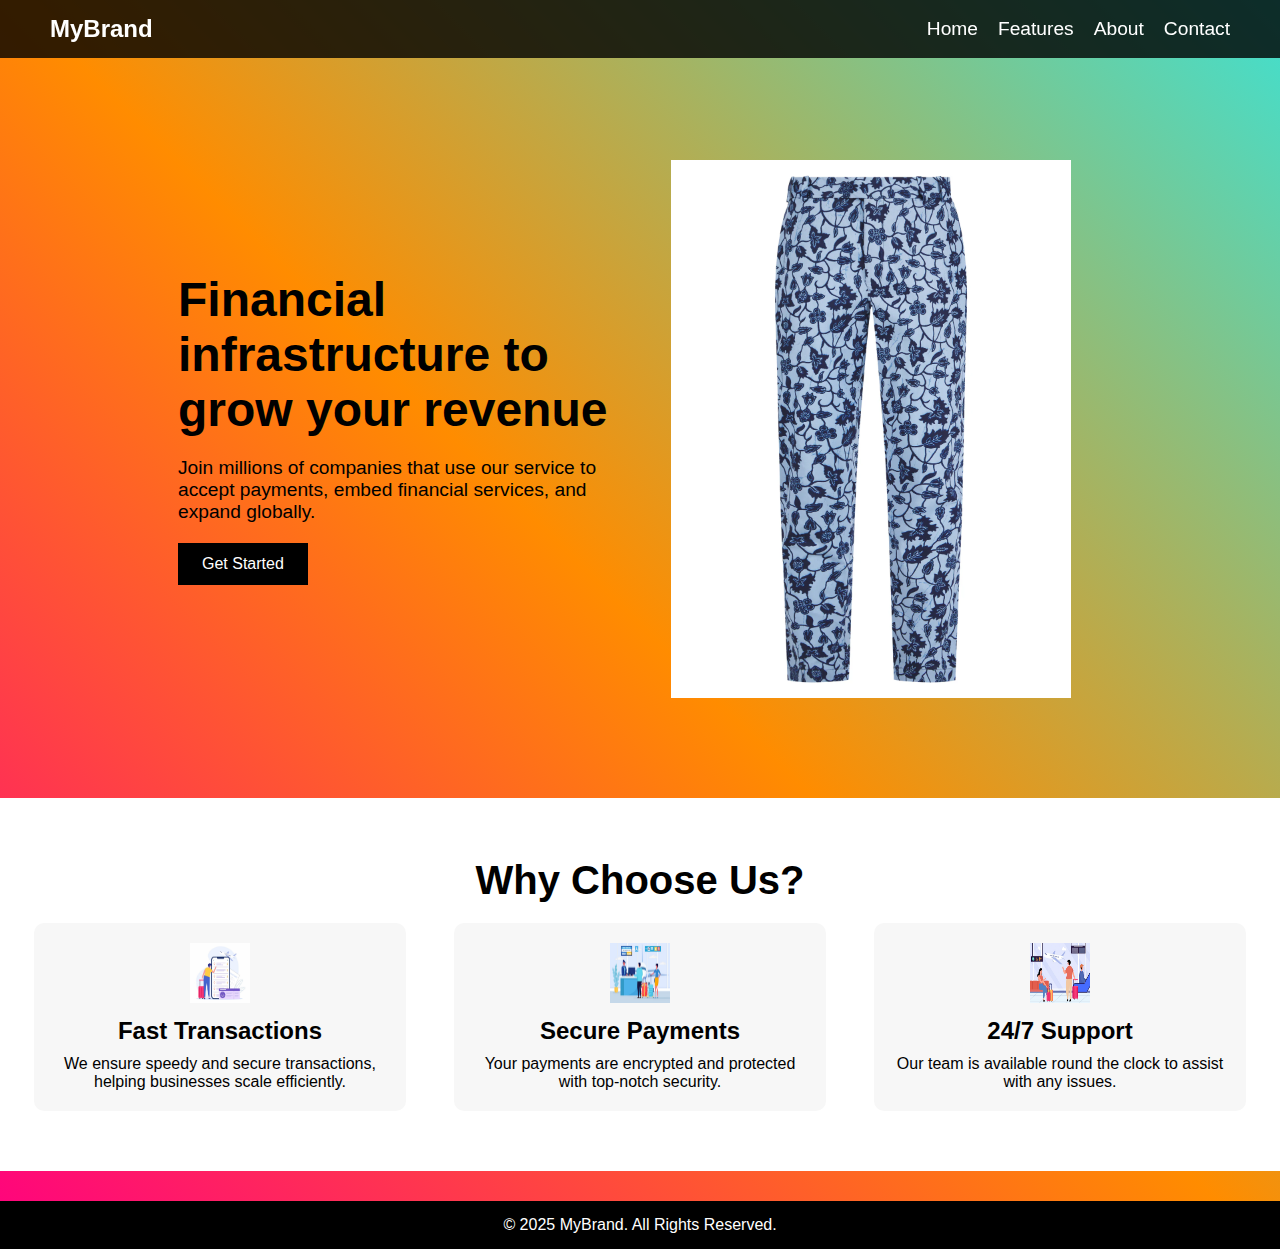
==== Landingpage.html @ ed59def5 "first commit" ====
<!DOCTYPE html>
<html lang="en">
<head>
    <meta charset="UTF-8">
    <meta name="viewport" content="width=device-width, initial-scale=1.0">
    <title>Landing Page</title>
    <link rel="stylesheet" href="index.css">
</head>
<body>

    <!-- Navbar -->
    <nav class="navbar">
        <div class="logo">MyBrand</div>
        <ul class="nav-links">
            <li><a href="#home">Home</a></li>
            <li><a href="#features">Features</a></li>
            <li><a href="#about">About</a></li>
            <li><a href="#contact">Contact</a></li>
        </ul>
    </nav>

    <!-- Hero Section -->
    <section class="hero" id="home">
        <div class="hero-content">
            <h1>Financial infrastructure to grow your revenue</h1>
            <p>Join millions of companies that use our service to accept payments, embed financial services, and expand globally.</p>
            <button>Get Started</button>
        </div>
        <div class="hero-image">
            <img src="trouser1.webp" alt="Financial Growth">
        </div>
    </section>

    <!-- Features Section -->
    <section class="features" id="features">
        <h2>Why Choose Us?</h2>
        <div class="features-container">
            <div class="feature">
                <img src="travel0.jpg" alt="Fast Transactions">
                <h3>Fast Transactions</h3>
                <p>We ensure speedy and secure transactions, helping businesses scale efficiently.</p>
            </div>
            <div class="feature">
                <img src="travel4.jpg" alt="Secure Payments">
                <h3>Secure Payments</h3>
                <p>Your payments are encrypted and protected with top-notch security.</p>
            </div>
            <div class="feature">
                <img src="trave3.jpg" alt="24/7 Support">
                <h3>24/7 Support</h3>
                <p>Our team is available round the clock to assist with any issues.</p>
            </div>
        </div>
    </section>

    <!-- Footer -->
    <footer class="footer">
        <p>&copy; 2025 MyBrand. All Rights Reserved.</p>
    </footer>

</body>
</html>
---- index.css ----
* {
    margin: 0;
    padding: 0;
    box-sizing: border-box;
    font-family: Arial, sans-serif;
}

body {
    background: linear-gradient(45deg, #ff0080, #ff8c00, #40e0d0);
       color: rgb(0, 0, 0);
    display: flex;
    flex-direction: column;
    align-items: center;
    height: auto;
}

/* Navbar */
.navbar {
    width: 100%;
    background: rgba(0, 0, 0, 0.8);
    color: white;
    display: flex;
    justify-content: space-between;
    align-items: center;
    padding: 15px 50px;
    position: fixed;
    top: 0;
    left: 0;
    z-index: 1000;
}

.navbar .logo {
    font-size: 1.5rem;
    font-weight: bold;
}

.nav-links {
    list-style: none;
    display: flex;
    gap: 20px;
}

.nav-links li {
    display: inline;
}

.nav-links a {
    text-decoration: none;
    color: white;
    font-size: 1.2rem;
}

.nav-links a:hover {
    text-decoration: underline;
}

/* Hero Section */
.hero {
    display: flex;
    align-items: center;
    justify-content: space-between;
    width: 80%;
    max-width: 1100px;
    padding: 100px 50px;
    margin-top: 60px; /* Space for navbar */
}

.hero-content {
    flex: 1;
    max-width: 50%;
}

.hero-content h1 {
    font-size: 3rem;
    font-weight: bold;
}

.hero-content p {
    font-size: 1.2rem;
    margin: 20px 0;
}

.hero-content button {
    background-color: black;
    color: white;
    padding: 12px 24px;
    font-size: 1rem;
    border: none;
    cursor: pointer;
}

.hero-image {
    flex: 1;
    max-width: 50%;
    display: flex;
    justify-content: center;
}

.hero-image img {
    width: 100%;
    max-width: 400px;
}

/* Features Section */
.features {
    text-align: center;
    padding: 60px 20px;
    background: white;
    color: black;
    width: 100%;
}

.features h2 {
    font-size: 2.5rem;
    margin-bottom: 20px;
}

.features-container {
    display: flex;
    justify-content: space-around;
    gap: 20px;
    flex-wrap: wrap;
}

.feature {
    background: #f7f7f7;
    padding: 20px;
    border-radius: 10px;
    width: 30%;
    min-width: 250px;
    text-align: center;
}

.feature img {
    width: 60px;
    height: 60px;
    margin-bottom: 10px;
}

.feature h3 {
    font-size: 1.5rem;
    margin-bottom: 10px;
}

.feature p {
    font-size: 1rem;
}

/* Footer */
.footer {
    width: 100%;
    background: black;
    color: white;
    text-align: center;
    padding: 15px 0;
    margin-top: 30px;
}
/* @keyframes gradient-animation {
    0% { background: linear-gradient(90deg, rgb(9, 224, 2), rgb(255, 0, 212)); }
    50% { background: linear-gradient(to right, blue, green); }
    100% { background: linear-gradient(to right, rgb(255, 255, 255), rgb(0, 238, 255)); }
  }
  
  body {
    animation: gradient-animation 5s infinite alternate;
  } */
  
  /* @keyframes gradientMove {
    0% {
      background-position: 0% 100%;
    }
    100% {
      background-position: 100% 0%;
    }} */
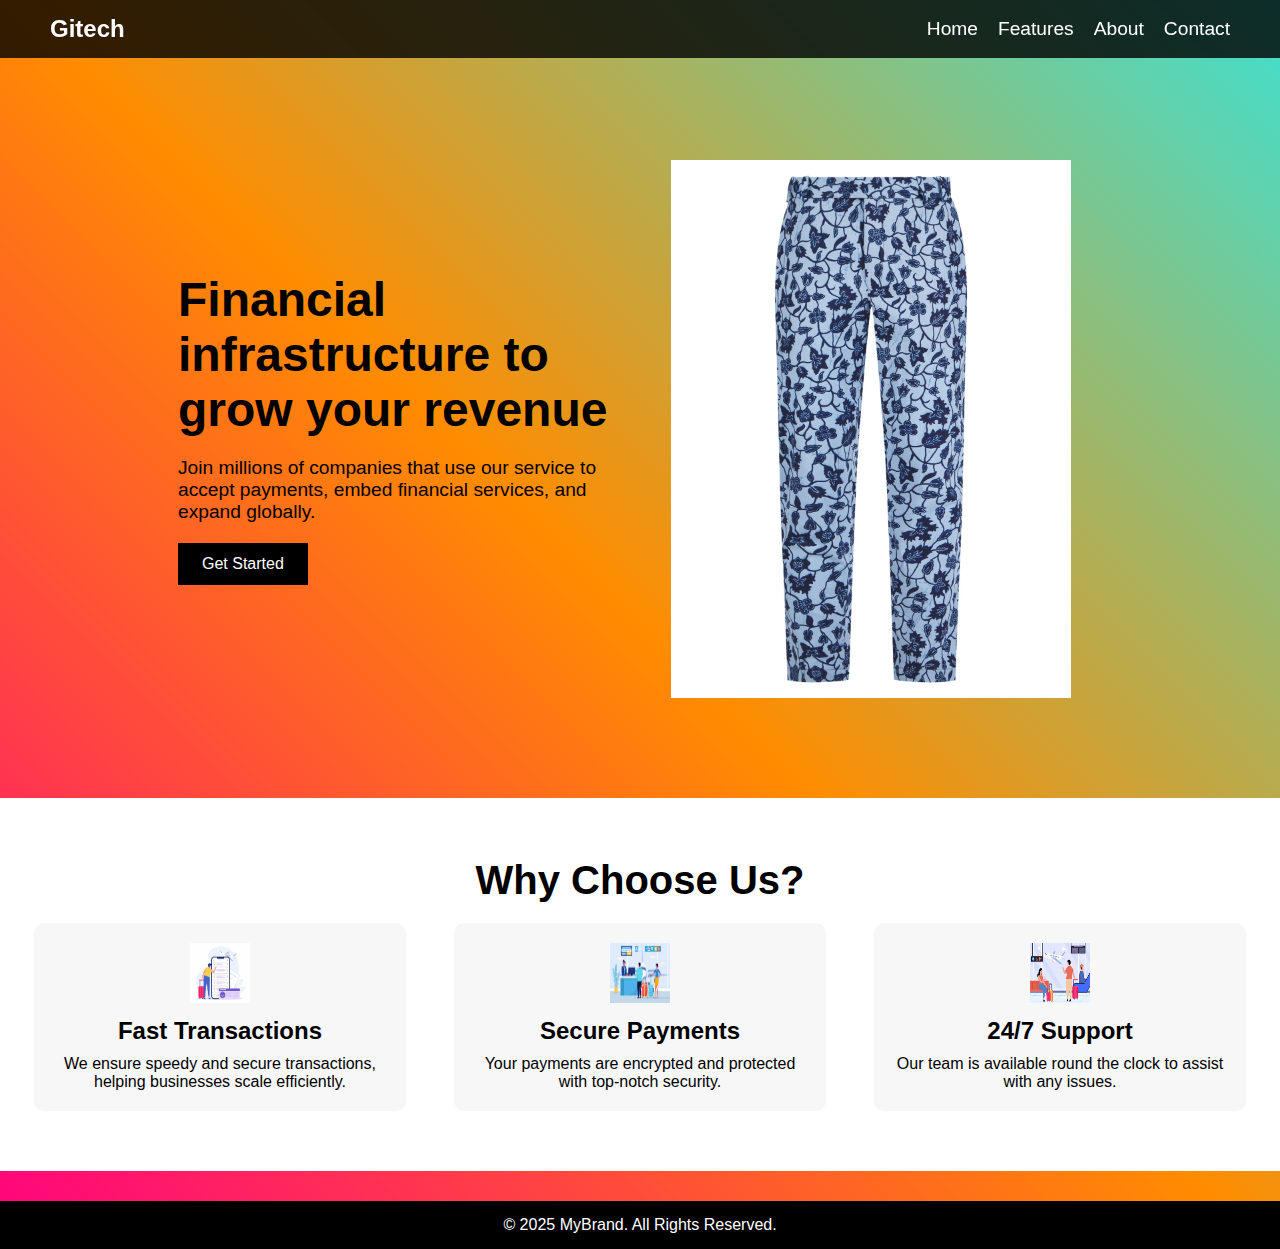
==== commit 8ec6895e: "i changed the company logo name" ====
--- a/Landingpage.html
+++ b/Landingpage.html
@@ -10,7 +10,7 @@
 
     <!-- Navbar -->
     <nav class="navbar">
-        <div class="logo">MyBrand</div>
+        <div class="logo">Gitech</div>
         <ul class="nav-links">
             <li><a href="#home">Home</a></li>
             <li><a href="#features">Features</a></li>
